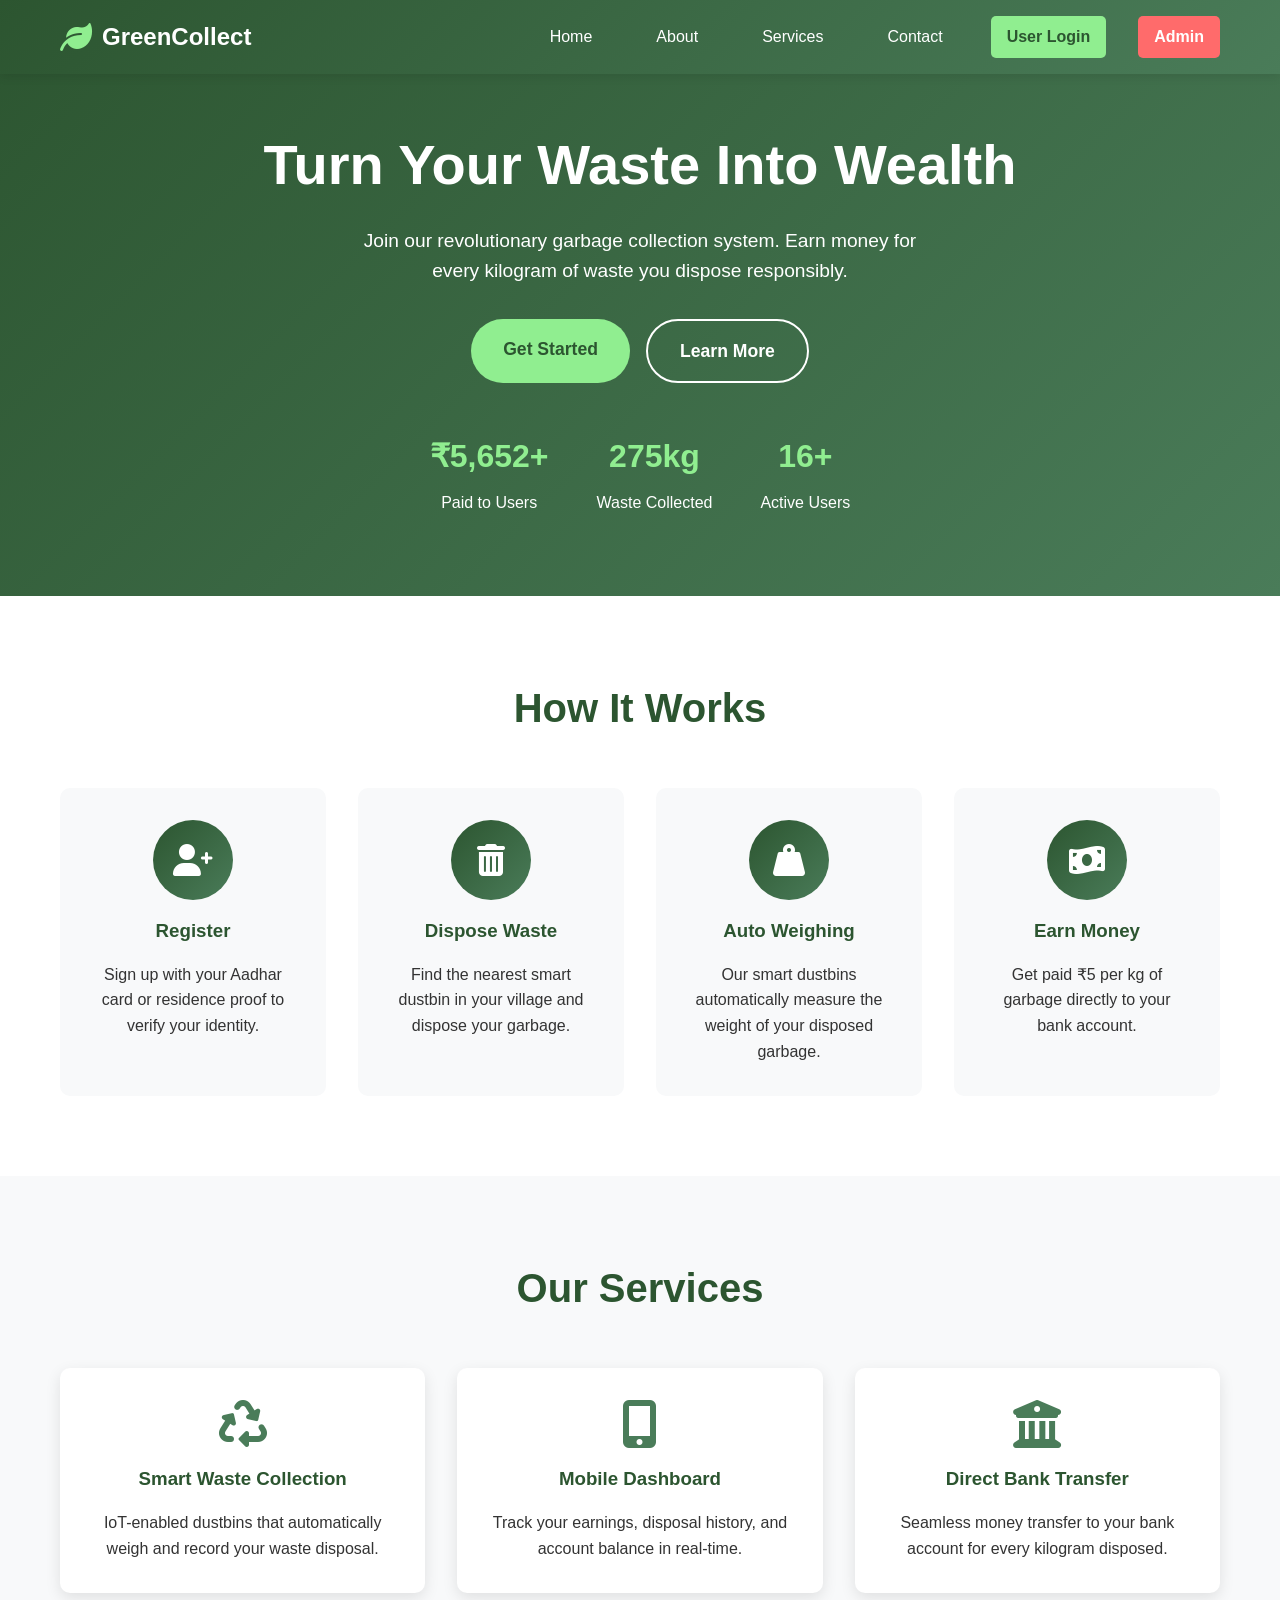
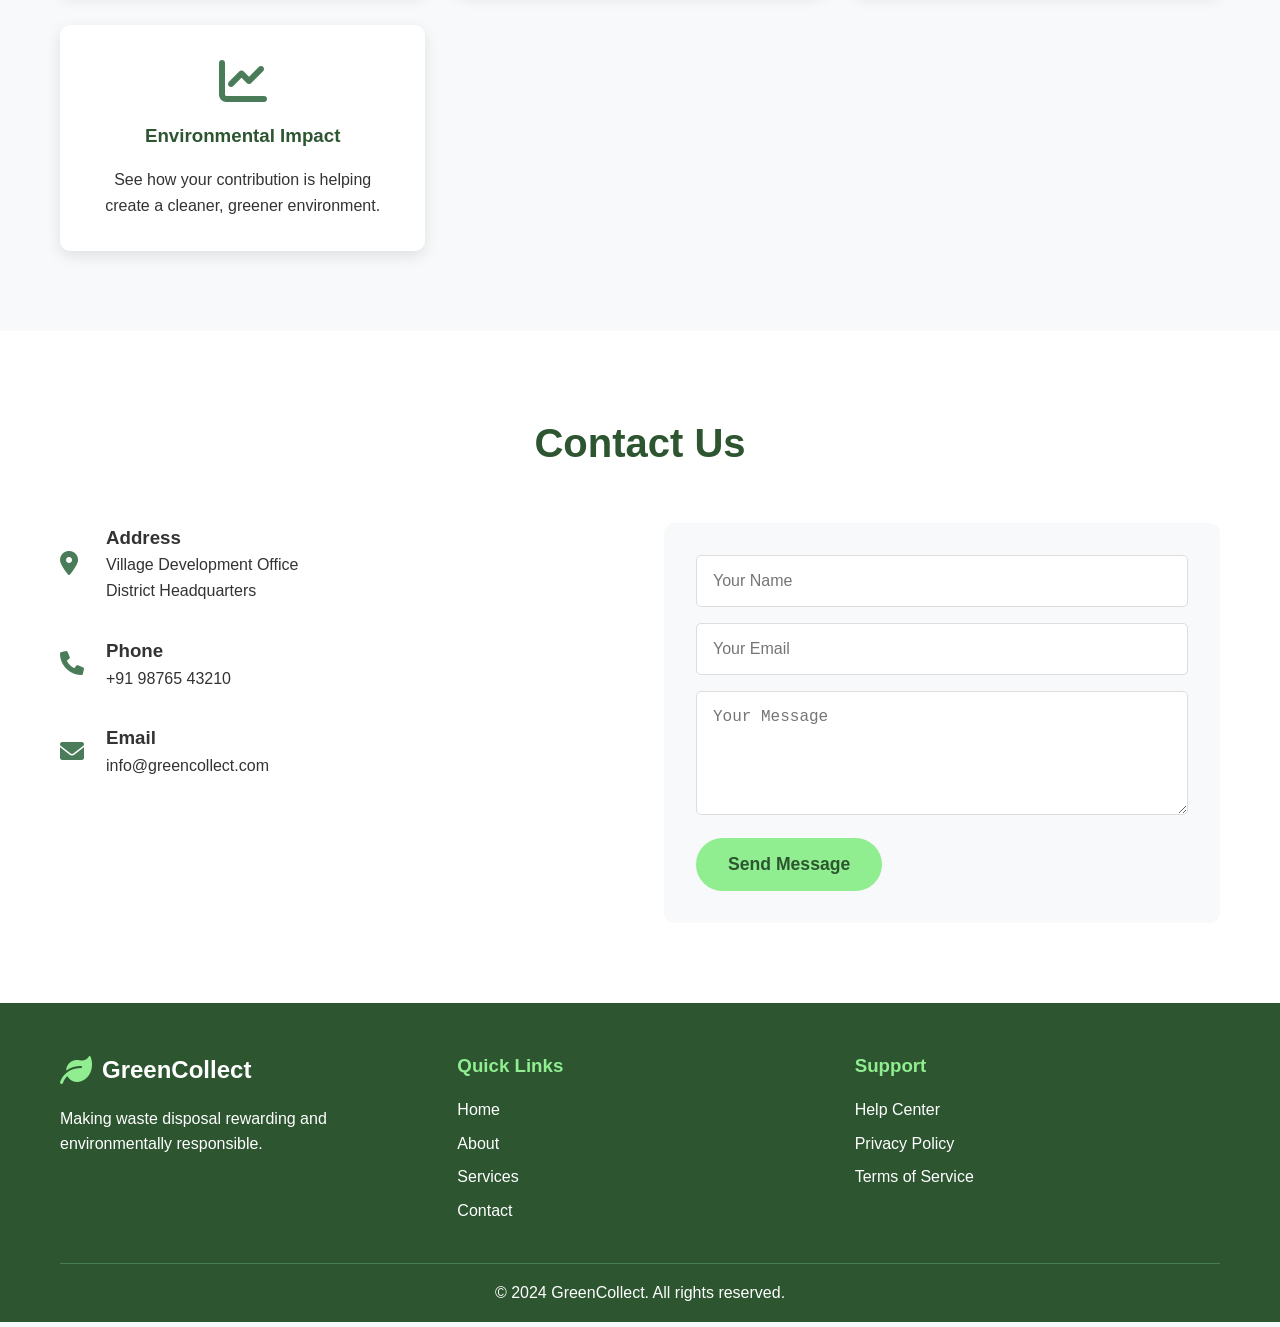
==== index.html @ 67e7b9c2 "feat: Add GreenCollect web application structure Includes HTML, CSS, and JS for user and admin inter" ====
<!DOCTYPE html>
<html lang="en">
<head>
    <meta charset="UTF-8">
    <meta name="viewport" content="width=device-width, initial-scale=1.0">
    <title>Green Garbage Collection - Promoting Clean Environment</title>
    <link rel="stylesheet" href="css/style.css">
    <link href="https://cdnjs.cloudflare.com/ajax/libs/font-awesome/6.0.0/css/all.min.css" rel="stylesheet">
</head>
<body>
    <!-- Navigation -->
    <nav class="navbar">
        <div class="nav-container">
            <div class="nav-logo">
                <i class="fas fa-leaf"></i>
                <span>GreenCollect</span>
            </div>
            <div class="nav-menu">
                <a href="#home" class="nav-link">Home</a>
                <a href="#about" class="nav-link">About</a>
                <a href="#services" class="nav-link">Services</a>
                <a href="#contact" class="nav-link">Contact</a>
                <a href="user-login.html" class="nav-link login-btn">User Login</a>
                <a href="admin-login.html" class="nav-link admin-btn">Admin</a>
            </div>
            <div class="hamburger">
                <span></span>
                <span></span>
                <span></span>
            </div>
        </div>
    </nav>

    <!-- Hero Section -->
    <section id="home" class="hero">
        <div class="hero-content">
            <h1>Turn Your Waste Into Wealth</h1>
            <p>Join our revolutionary garbage collection system. Earn money for every kilogram of waste you dispose responsibly.</p>
            <div class="hero-buttons">
                <a href="user-login.html" class="btn-primary">Get Started</a>
                <a href="#about" class="btn-secondary">Learn More</a>
            </div>
        </div>
        <div class="hero-stats">
            <div class="stat">
                <h3>₹50,000+</h3>
                <p>Paid to Users</p>
            </div>
            <div class="stat">
                <h3>2,500kg</h3>
                <p>Waste Collected</p>
            </div>
            <div class="stat">
                <h3>150+</h3>
                <p>Active Users</p>
            </div>
        </div>
    </section>

    <!-- About Section -->
    <section id="about" class="about">
        <div class="container">
            <h2>How It Works</h2>
            <div class="process-steps">
                <div class="step">
                    <div class="step-icon">
                        <i class="fas fa-user-plus"></i>
                    </div>
                    <h3>Register</h3>
                    <p>Sign up with your Aadhar card or residence proof to verify your identity.</p>
                </div>
                <div class="step">
                    <div class="step-icon">
                        <i class="fas fa-trash-alt"></i>
                    </div>
                    <h3>Dispose Waste</h3>
                    <p>Find the nearest smart dustbin in your village and dispose your garbage.</p>
                </div>
                <div class="step">
                    <div class="step-icon">
                        <i class="fas fa-weight-hanging"></i>
                    </div>
                    <h3>Auto Weighing</h3>
                    <p>Our smart dustbins automatically measure the weight of your disposed garbage.</p>
                </div>
                <div class="step">
                    <div class="step-icon">
                        <i class="fas fa-money-bill-wave"></i>
                    </div>
                    <h3>Earn Money</h3>
                    <p>Get paid ₹5 per kg of garbage directly to your bank account.</p>
                </div>
            </div>
        </div>
    </section>

    <!-- Services Section -->
    <section id="services" class="services">
        <div class="container">
            <h2>Our Services</h2>
            <div class="services-grid">
                <div class="service-card">
                    <i class="fas fa-recycle"></i>
                    <h3>Smart Waste Collection</h3>
                    <p>IoT-enabled dustbins that automatically weigh and record your waste disposal.</p>
                </div>
                <div class="service-card">
                    <i class="fas fa-mobile-alt"></i>
                    <h3>Mobile Dashboard</h3>
                    <p>Track your earnings, disposal history, and account balance in real-time.</p>
                </div>
                <div class="service-card">
                    <i class="fas fa-university"></i>
                    <h3>Direct Bank Transfer</h3>
                    <p>Seamless money transfer to your bank account for every kilogram disposed.</p>
                </div>
                <div class="service-card">
                    <i class="fas fa-chart-line"></i>
                    <h3>Environmental Impact</h3>
                    <p>See how your contribution is helping create a cleaner, greener environment.</p>
                </div>
            </div>
        </div>
    </section>

    <!-- Contact Section -->
    <section id="contact" class="contact">
        <div class="container">
            <h2>Contact Us</h2>
            <div class="contact-content">
                <div class="contact-info">
                    <div class="contact-item">
                        <i class="fas fa-map-marker-alt"></i>
                        <div>
                            <h3>Address</h3>
                            <p>Village Development Office<br>District Headquarters</p>
                        </div>
                    </div>
                    <div class="contact-item">
                        <i class="fas fa-phone"></i>
                        <div>
                            <h3>Phone</h3>
                            <p>+91 98765 43210</p>
                        </div>
                    </div>
                    <div class="contact-item">
                        <i class="fas fa-envelope"></i>
                        <div>
                            <h3>Email</h3>
                            <p>info@greencollect.com</p>
                        </div>
                    </div>
                </div>
                <div class="contact-form">
                    <form>
                        <input type="text" placeholder="Your Name" required>
                        <input type="email" placeholder="Your Email" required>
                        <textarea placeholder="Your Message" rows="5" required></textarea>
                        <button type="submit" class="btn-primary">Send Message</button>
                    </form>
                </div>
            </div>
        </div>
    </section>

    <!-- Footer -->
    <footer class="footer">
        <div class="container">
            <div class="footer-content">
                <div class="footer-section">
                    <div class="footer-logo">
                        <i class="fas fa-leaf"></i>
                        <span>GreenCollect</span>
                    </div>
                    <p>Making waste disposal rewarding and environmentally responsible.</p>
                </div>
                <div class="footer-section">
                    <h3>Quick Links</h3>
                    <ul>
                        <li><a href="#home">Home</a></li>
                        <li><a href="#about">About</a></li>
                        <li><a href="#services">Services</a></li>
                        <li><a href="#contact">Contact</a></li>
                    </ul>
                </div>
                <div class="footer-section">
                    <h3>Support</h3>
                    <ul>
                        <li><a href="#">Help Center</a></li>
                        <li><a href="#">Privacy Policy</a></li>
                        <li><a href="#">Terms of Service</a></li>
                    </ul>
                </div>
            </div>
            <div class="footer-bottom">
                <p>&copy; 2024 GreenCollect. All rights reserved.</p>
            </div>
        </div>
    </footer>

    <script src="js/main.js"></script>
</body>
</html>
---- css/style.css ----
/* Global Styles */
* {
    margin: 0;
    padding: 0;
    box-sizing: border-box;
}

body {
    font-family: 'Segoe UI', Tahoma, Geneva, Verdana, sans-serif;
    line-height: 1.6;
    color: #333;
    background-color: #f8f9fa;
}

.container {
    max-width: 1200px;
    margin: 0 auto;
    padding: 0 20px;
}

/* Navigation Styles */
.navbar {
    background: linear-gradient(135deg, #2c5530, #4a7c59);
    color: white;
    padding: 1rem 0;
    position: fixed;
    top: 0;
    width: 100%;
    z-index: 1000;
    box-shadow: 0 2px 10px rgba(0,0,0,0.1);
}

.nav-container {
    max-width: 1200px;
    margin: 0 auto;
    padding: 0 20px;
    display: flex;
    justify-content: space-between;
    align-items: center;
}

.nav-logo {
    display: flex;
    align-items: center;
    font-size: 1.5rem;
    font-weight: bold;
}

.nav-logo i {
    margin-right: 10px;
    font-size: 2rem;
    color: #90EE90;
}

.nav-menu {
    display: flex;
    gap: 2rem;
}

.nav-link {
    color: white;
    text-decoration: none;
    transition: color 0.3s;
    padding: 0.5rem 1rem;
    border-radius: 5px;
}

.nav-link:hover {
    color: #90EE90;
    background-color: rgba(255,255,255,0.1);
}

.login-btn {
    background-color: #90EE90;
    color: #2c5530 !important;
    font-weight: bold;
}

.admin-btn {
    background-color: #ff6b6b;
    color: white !important;
    font-weight: bold;
}

.hamburger {
    display: none;
    flex-direction: column;
    cursor: pointer;
}

.hamburger span {
    width: 25px;
    height: 3px;
    background: white;
    margin: 3px 0;
    transition: 0.3s;
}

/* Hero Section */
.hero {
    background: linear-gradient(135deg, #2c5530, #4a7c59);
    color: white;
    padding: 120px 0 80px;
    text-align: center;
}

.hero-content h1 {
    font-size: 3.5rem;
    margin-bottom: 1rem;
    font-weight: 700;
}

.hero-content p {
    font-size: 1.2rem;
    margin-bottom: 2rem;
    max-width: 600px;
    margin-left: auto;
    margin-right: auto;
}

.hero-buttons {
    display: flex;
    gap: 1rem;
    justify-content: center;
    margin-bottom: 3rem;
}

.btn-primary, .btn-secondary {
    padding: 1rem 2rem;
    border: none;
    border-radius: 50px;
    font-size: 1.1rem;
    font-weight: 600;
    text-decoration: none;
    cursor: pointer;
    transition: all 0.3s;
    display: inline-block;
}

.btn-primary {
    background-color: #90EE90;
    color: #2c5530;
}

.btn-primary:hover {
    background-color: #7dd87d;
    transform: translateY(-2px);
    box-shadow: 0 5px 15px rgba(0,0,0,0.2);
}

.btn-secondary {
    background-color: transparent;
    color: white;
    border: 2px solid white;
}

.btn-secondary:hover {
    background-color: white;
    color: #2c5530;
}

.hero-stats {
    display: flex;
    justify-content: center;
    gap: 3rem;
    margin-top: 2rem;
}

.stat {
    text-align: center;
}

.stat h3 {
    font-size: 2rem;
    margin-bottom: 0.5rem;
    color: #90EE90;
}

/* About Section */
.about {
    padding: 80px 0;
    background: white;
}

.about h2 {
    text-align: center;
    font-size: 2.5rem;
    margin-bottom: 3rem;
    color: #2c5530;
}

.process-steps {
    display: grid;
    grid-template-columns: repeat(auto-fit, minmax(250px, 1fr));
    gap: 2rem;
    margin-top: 2rem;
}

.step {
    text-align: center;
    padding: 2rem;
    border-radius: 10px;
    background: #f8f9fa;
    transition: transform 0.3s;
}

.step:hover {
    transform: translateY(-5px);
    box-shadow: 0 10px 25px rgba(0,0,0,0.1);
}

.step-icon {
    background: linear-gradient(135deg, #2c5530, #4a7c59);
    color: white;
    width: 80px;
    height: 80px;
    border-radius: 50%;
    display: flex;
    align-items: center;
    justify-content: center;
    margin: 0 auto 1rem;
    font-size: 2rem;
}

.step h3 {
    color: #2c5530;
    margin-bottom: 1rem;
}

/* Services Section */
.services {
    padding: 80px 0;
    background: #f8f9fa;
}

.services h2 {
    text-align: center;
    font-size: 2.5rem;
    margin-bottom: 3rem;
    color: #2c5530;
}

.services-grid {
    display: grid;
    grid-template-columns: repeat(auto-fit, minmax(280px, 1fr));
    gap: 2rem;
}

.service-card {
    background: white;
    padding: 2rem;
    border-radius: 10px;
    text-align: center;
    box-shadow: 0 5px 15px rgba(0,0,0,0.1);
    transition: transform 0.3s;
}

.service-card:hover {
    transform: translateY(-5px);
}

.service-card i {
    font-size: 3rem;
    color: #4a7c59;
    margin-bottom: 1rem;
}

.service-card h3 {
    color: #2c5530;
    margin-bottom: 1rem;
}

/* Contact Section */
.contact {
    padding: 80px 0;
    background: white;
}

.contact h2 {
    text-align: center;
    font-size: 2.5rem;
    margin-bottom: 3rem;
    color: #2c5530;
}

.contact-content {
    display: grid;
    grid-template-columns: 1fr 1fr;
    gap: 3rem;
    align-items: start;
}

.contact-item {
    display: flex;
    align-items: center;
    margin-bottom: 2rem;
}

.contact-item i {
    font-size: 1.5rem;
    color: #4a7c59;
    margin-right: 1rem;
    width: 30px;
}

.contact-form {
    background: #f8f9fa;
    padding: 2rem;
    border-radius: 10px;
}

.contact-form input,
.contact-form textarea {
    width: 100%;
    padding: 1rem;
    margin-bottom: 1rem;
    border: 1px solid #ddd;
    border-radius: 5px;
    font-size: 1rem;
}

.contact-form input:focus,
.contact-form textarea:focus {
    outline: none;
    border-color: #4a7c59;
}

/* Footer */
.footer {
    background: #2c5530;
    color: white;
    padding: 3rem 0 1rem;
}

.footer-content {
    display: grid;
    grid-template-columns: repeat(auto-fit, minmax(250px, 1fr));
    gap: 2rem;
    margin-bottom: 2rem;
}

.footer-logo {
    display: flex;
    align-items: center;
    font-size: 1.5rem;
    font-weight: bold;
    margin-bottom: 1rem;
}

.footer-logo i {
    margin-right: 10px;
    font-size: 2rem;
    color: #90EE90;
}

.footer-section h3 {
    margin-bottom: 1rem;
    color: #90EE90;
}

.footer-section ul {
    list-style: none;
}

.footer-section ul li {
    margin-bottom: 0.5rem;
}

.footer-section ul li a {
    color: white;
    text-decoration: none;
    transition: color 0.3s;
}

.footer-section ul li a:hover {
    color: #90EE90;
}

.footer-bottom {
    border-top: 1px solid #4a7c59;
    padding-top: 1rem;
    text-align: center;
}

/* Authentication Styles */
.auth-container {
    min-height: 100vh;
    display: flex;
    align-items: center;
    justify-content: center;
    background: linear-gradient(135deg, #2c5530, #4a7c59);
    padding: 2rem;
}

.auth-card {
    background: white;
    padding: 2rem;
    border-radius: 15px;
    box-shadow: 0 20px 40px rgba(0,0,0,0.1);
    width: 100%;
    max-width: 500px;
}

.admin-card {
    max-width: 400px;
    border-top: 5px solid #ff6b6b;
}

.auth-header {
    text-align: center;
    margin-bottom: 2rem;
}

.logo {
    display: flex;
    align-items: center;
    justify-content: center;
    font-size: 1.8rem;
    font-weight: bold;
    color: #2c5530;
    margin-bottom: 1rem;
}

.logo i {
    margin-right: 10px;
    font-size: 2.5rem;
    color: #4a7c59;
}

.auth-tabs {
    display: flex;
    margin-bottom: 2rem;
    border-bottom: 1px solid #eee;
}

.tab-btn {
    flex: 1;
    padding: 1rem;
    background: none;
    border: none;
    cursor: pointer;
    font-size: 1rem;
    color: #666;
    border-bottom: 2px solid transparent;
    transition: all 0.3s;
}

.tab-btn.active {
    color: #2c5530;
    border-bottom-color: #4a7c59;
}

.auth-form {
    display: none;
}

.auth-form.active {
    display: block;
}

.form-group {
    margin-bottom: 1.5rem;
}

.form-group label {
    display: block;
    margin-bottom: 0.5rem;
    font-weight: 600;
    color: #333;
}

.form-group input,
.form-group select,
.form-group textarea {
    width: 100%;
    padding: 1rem;
    border: 1px solid #ddd;
    border-radius: 8px;
    font-size: 1rem;
    transition: border-color 0.3s;
}

.form-group input:focus,
.form-group select:focus,
.form-group textarea:focus {
    outline: none;
    border-color: #4a7c59;
    box-shadow: 0 0 0 3px rgba(74, 124, 89, 0.1);
}

.auth-links {
    text-align: center;
    margin-top: 1rem;
}

.auth-links a {
    color: #4a7c59;
    text-decoration: none;
}

.auth-footer {
    text-align: center;
    margin-top: 2rem;
    padding-top: 1rem;
    border-top: 1px solid #eee;
}

.auth-footer a {
    color: #4a7c59;
    text-decoration: none;
}

.admin-info {
    background: #f8f9fa;
    padding: 1rem;
    border-radius: 8px;
    margin-top: 2rem;
}

.info-item {
    display: flex;
    align-items: center;
    margin-bottom: 0.5rem;
    font-size: 0.9rem;
    color: #666;
}

.info-item i {
    margin-right: 0.5rem;
    color: #4a7c59;
}

.demo-credentials {
    position: fixed;
    top: 20px;
    right: 20px;
    background: #ff6b6b;
    color: white;
    padding: 1rem;
    border-radius: 8px;
    font-size: 0.9rem;
    max-width: 250px;
}

/* Dashboard Styles */
.dashboard-nav {
    background: linear-gradient(135deg, #2c5530, #4a7c59);
    color: white;
    padding: 1rem 0;
    box-shadow: 0 2px 10px rgba(0,0,0,0.1);
}

.admin-nav {
    background: linear-gradient(135deg, #ff6b6b, #e74c3c);
    color: white;
    padding: 1rem 0;
    box-shadow: 0 2px 10px rgba(0,0,0,0.1);
}

.user-menu, .admin-menu {
    display: flex;
    align-items: center;
    gap: 1rem;
}

.user-info, .admin-info {
    display: flex;
    align-items: center;
    gap: 0.5rem;
}

.logout-btn {
    background: rgba(255,255,255,0.2);
    color: white;
    border: none;
    padding: 0.5rem 1rem;
    border-radius: 5px;
    cursor: pointer;
    transition: background 0.3s;
}

.logout-btn:hover {
    background: rgba(255,255,255,0.3);
}

.dashboard-container, .admin-container {
    padding-top: 80px;
    min-height: 100vh;
}

.dashboard-section, .admin-section {
    display: none;
    padding: 2rem;
}

.dashboard-section.active, .admin-section.active {
    display: block;
}

.dashboard-header, .section-header {
    margin-bottom: 2rem;
}

.section-header {
    display: flex;
    justify-content: space-between;
    align-items: center;
    flex-wrap: wrap;
    gap: 1rem;
}

.section-actions {
    display: flex;
    gap: 1rem;
}

.stats-grid, .metrics-grid {
    display: grid;
    grid-template-columns: repeat(auto-fit, minmax(250px, 1fr));
    gap: 1.5rem;
    margin-bottom: 2rem;
}

.stat-card, .metric-card {
    background: white;
    padding: 1.5rem;
    border-radius: 10px;
    box-shadow: 0 2px 10px rgba(0,0,0,0.1);
    display: flex;
    align-items: center;
    gap: 1rem;
}

.stat-icon, .metric-icon {
    background: linear-gradient(135deg, #2c5530, #4a7c59);
    color: white;
    width: 60px;
    height: 60px;
    border-radius: 50%;
    display: flex;
    align-items: center;
    justify-content: center;
    font-size: 1.5rem;
}

.stat-info h3, .metric-info h3 {
    font-size: 1.8rem;
    margin-bottom: 0.5rem;
    color: #2c5530;
}

.metric-change {
    font-size: 0.9rem;
    padding: 0.2rem 0.5rem;
    border-radius: 15px;
    margin-top: 0.5rem;
}

.metric-change.positive {
    background: #d4edda;
    color: #155724;
}

.dashboard-grid, .admin-grid {
    display: grid;
    grid-template-columns: repeat(auto-fit, minmax(400px, 1fr));
    gap: 2rem;
    margin-bottom: 2rem;
}

.dashboard-card, .admin-card {
    background: white;
    padding: 1.5rem;
    border-radius: 10px;
    box-shadow: 0 2px 10px rgba(0,0,0,0.1);
}

.dashboard-card h3, .admin-card h3 {
    margin-bottom: 1rem;
    color: #2c5530;
}

.activity-list {
    max-height: 300px;
    overflow-y: auto;
}

.activity-item {
    display: flex;
    align-items: center;
    gap: 1rem;
    padding: 1rem;
    border-bottom: 1px solid #eee;
}

.activity-item:last-child {
    border-bottom: none;
}

.activity-icon {
    background: #f8f9fa;
    color: #4a7c59;
    width: 40px;
    height: 40px;
    border-radius: 50%;
    display: flex;
    align-items: center;
    justify-content: center;
}

.activity-info h4 {
    margin-bottom: 0.25rem;
    color: #333;
}

.activity-info p {
    margin-bottom: 0.25rem;
    color: #666;
    font-size: 0.9rem;
}

.activity-time {
    font-size: 0.8rem;
    color: #999;
}

.progress-chart {
    space-y: 1rem;
}

.progress-item {
    display: flex;
    align-items: center;
    gap: 1rem;
    margin-bottom: 1rem;
}

.progress-bar {
    flex: 1;
    background: #eee;
    height: 10px;
    border-radius: 5px;
    overflow: hidden;
}

.progress-fill {
    height: 100%;
    background: linear-gradient(135deg, #2c5530, #4a7c59);
    border-radius: 5px;
    transition: width 0.3s;
}

/* Table Styles */
.table-controls {
    display: flex;
    justify-content: space-between;
    align-items: center;
    margin-bottom: 1rem;
    gap: 1rem;
    flex-wrap: wrap;
}

.search-box {
    position: relative;
    flex: 1;
    max-width: 300px;
}

.search-box i {
    position: absolute;
    left: 1rem;
    top: 50%;
    transform: translateY(-50%);
    color: #999;
}

.search-box input {
    width: 100%;
    padding: 0.75rem 1rem 0.75rem 2.5rem;
    border: 1px solid #ddd;
    border-radius: 8px;
    font-size: 1rem;
}

.data-table {
    background: white;
    border-radius: 10px;
    overflow: hidden;
    box-shadow: 0 2px 10px rgba(0,0,0,0.1);
}

.data-table table {
    width: 100%;
    border-collapse: collapse;
}

.data-table th,
.data-table td {
    padding: 1rem;
    text-align: left;
    border-bottom: 1px solid #eee;
}

.data-table th {
    background: #f8f9fa;
    font-weight: 600;
    color: #333;
}

.data-table tr:hover {
    background: #f8f9fa;
}

.status-active {
    background: #d4edda;
    color: #155724;
    padding: 0.25rem 0.5rem;
    border-radius: 15px;
    font-size: 0.8rem;
}

.status-pending {
    background: #fff3cd;
    color: #856404;
    padding: 0.25rem 0.5rem;
    border-radius: 15px;
    font-size: 0.8rem;
}

.status-paid {
    background: #d1ecf1;
    color: #0c5460;
    padding: 0.25rem 0.5rem;
    border-radius: 15px;
    font-size: 0.8rem;
}

.status-maintenance {
    background: #f8d7da;
    color: #721c24;
    padding: 0.25rem 0.5rem;
    border-radius: 15px;
    font-size: 0.8rem;
}

.action-btn {
    background: none;
    border: 1px solid #ddd;
    padding: 0.5rem;
    border-radius: 5px;
    cursor: pointer;
    margin-right: 0.5rem;
    transition: all 0.3s;
}

.action-btn:hover {
    background: #f8f9fa;
}

.action-btn.danger:hover {
    background: #f8d7da;
    border-color: #f5c6cb;
    color: #721c24;
}

/* Dustbin Cards */
.dustbins-grid {
    display: grid;
    grid-template-columns: repeat(auto-fit, minmax(300px, 1fr));
    gap: 1.5rem;
}

.dustbin-card, .dustbin-admin-card {
    background: white;
    padding: 1.5rem;
    border-radius: 10px;
    box-shadow: 0 2px 10px rgba(0,0,0,0.1);
}

.dustbin-header {
    display: flex;
    justify-content: space-between;
    align-items: center;
    margin-bottom: 1rem;
}

.dustbin-header h3 {
    color: #2c5530;
    font-size: 1.2rem;
}

.dustbin-info p, .dustbin-details p {
    margin-bottom: 0.5rem;
    color: #666;
}

.dustbin-info i, .dustbin-details i {
    margin-right: 0.5rem;
    color: #4a7c59;
    width: 20px;
}

.dustbin-actions {
    margin-top: 1rem;
    display: flex;
    gap: 0.5rem;
}

/* Admin Specific Styles */
.payment-summary {
    display: grid;
    grid-template-columns: repeat(auto-fit, minmax(200px, 1fr));
    gap: 1rem;
    margin-bottom: 2rem;
}

.summary-card {
    background: white;
    padding: 1.5rem;
    border-radius: 10px;
    box-shadow: 0 2px 10px rgba(0,0,0,0.1);
    text-align: center;
}

.summary-card .amount {
    font-size: 1.5rem;
    font-weight: bold;
    color: #2c5530;
    margin: 0.5rem 0;
}

.system-status {
    space-y: 1rem;
}

.status-item {
    display: flex;
    align-items: center;
    justify-content: space-between;
    padding: 0.75rem 0;
    border-bottom: 1px solid #eee;
}

.status-item:last-child {
    border-bottom: none;
}

.status-indicator {
    width: 12px;
    height: 12px;
    border-radius: 50%;
    margin-right: 0.5rem;
}

.status-indicator.active {
    background: #28a745;
}

.status-indicator.warning {
    background: #ffc107;
}

.status-indicator.error {
    background: #dc3545;
}

.analytics-grid {
    display: grid;
    grid-template-columns: repeat(auto-fit, minmax(300px, 1fr));
    gap: 2rem;
}

.chart-card {
    background: white;
    padding: 1.5rem;
    border-radius: 10px;
    box-shadow: 0 2px 10px rgba(0,0,0,0.1);
}

.chart-placeholder {
    height: 200px;
    display: flex;
    flex-direction: column;
    align-items: center;
    justify-content: center;
    background: #f8f9fa;
    border-radius: 8px;
    color: #666;
}

.chart-placeholder i {
    font-size: 3rem;
    margin-bottom: 1rem;
    color: #4a7c59;
}

.settings-grid {
    display: grid;
    grid-template-columns: repeat(auto-fit, minmax(400px, 1fr));
    gap: 2rem;
    margin-bottom: 2rem;
}

.settings-card {
    background: white;
    padding: 1.5rem;
    border-radius: 10px;
    box-shadow: 0 2px 10px rgba(0,0,0,0.1);
}

.setting-item {
    margin-bottom: 1rem;
}

.setting-item label {
    display: block;
    margin-bottom: 0.5rem;
    font-weight: 600;
    color: #333;
}

.settings-actions {
    text-align: center;
}

/* Button Variations */
.btn-success {
    background: #28a745;
    color: white;
    border: none;
    padding: 0.5rem 1rem;
    border-radius: 5px;
    cursor: pointer;
    font-size: 0.9rem;
}

.btn-danger {
    background: #dc3545;
    color: white;
    border: none;
    padding: 0.5rem 1rem;
    border-radius: 5px;
    cursor: pointer;
    font-size: 0.9rem;
}

.btn-warning {
    background: #ffc107;
    color: #212529;
    border: none;
    padding: 0.5rem 1rem;
    border-radius: 5px;
    cursor: pointer;
    font-size: 0.9rem;
}

/* Modal Styles */
.modal {
    display: none;
    position: fixed;
    z-index: 1000;
    left: 0;
    top: 0;
    width: 100%;
    height: 100%;
    background-color: rgba(0,0,0,0.5);
}

.modal-content {
    background-color: white;
    margin: 15% auto;
    padding: 2rem;
    border-radius: 10px;
    width: 90%;
    max-width: 500px;
    position: relative;
}

.close {
    position: absolute;
    right: 1rem;
    top: 1rem;
    font-size: 2rem;
    cursor: pointer;
    color: #999;
}

.close:hover {
    color: #333;
}

/* Responsive Design */
@media (max-width: 768px) {
    .nav-menu {
        display: none;
    }
    
    .hamburger {
        display: flex;
    }
    
    .hero-content h1 {
        font-size: 2.5rem;
    }
    
    .hero-buttons {
        flex-direction: column;
        align-items: center;
    }
    
    .hero-stats {
        flex-direction: column;
        gap: 1rem;
    }
    
    .contact-content {
        grid-template-columns: 1fr;
    }
    
    .dashboard-grid, .admin-grid {
        grid-template-columns: 1fr;
    }
    
    .table-controls {
        flex-direction: column;
        align-items: stretch;
    }
    
    .search-box {
        max-width: none;
    }
    
    .section-header {
        flex-direction: column;
        align-items: stretch;
    }
}

@media (max-width: 480px) {
    .auth-card {
        margin: 1rem;
        padding: 1.5rem;
    }
    
    .stats-grid, .metrics-grid {
        grid-template-columns: 1fr;
    }
    
    .dustbin-actions {
        flex-direction: column;
    }
}

/* Animations */
@keyframes fadeIn {
    from { opacity: 0; transform: translateY(20px); }
    to { opacity: 1; transform: translateY(0); }
}

.dashboard-section.active, .admin-section.active {
    animation: fadeIn 0.3s ease-in;
}

/* Print Styles */
@media print {
    .navbar, .dashboard-nav, .admin-nav,
    .section-actions, .action-btn,
    .logout-btn {
        display: none;
    }
    
    .dashboard-container, .admin-container {
        padding-top: 0;
    }
    
    .dashboard-section, .admin-section {
        display: block !important;
        page-break-after: always;
    }
}
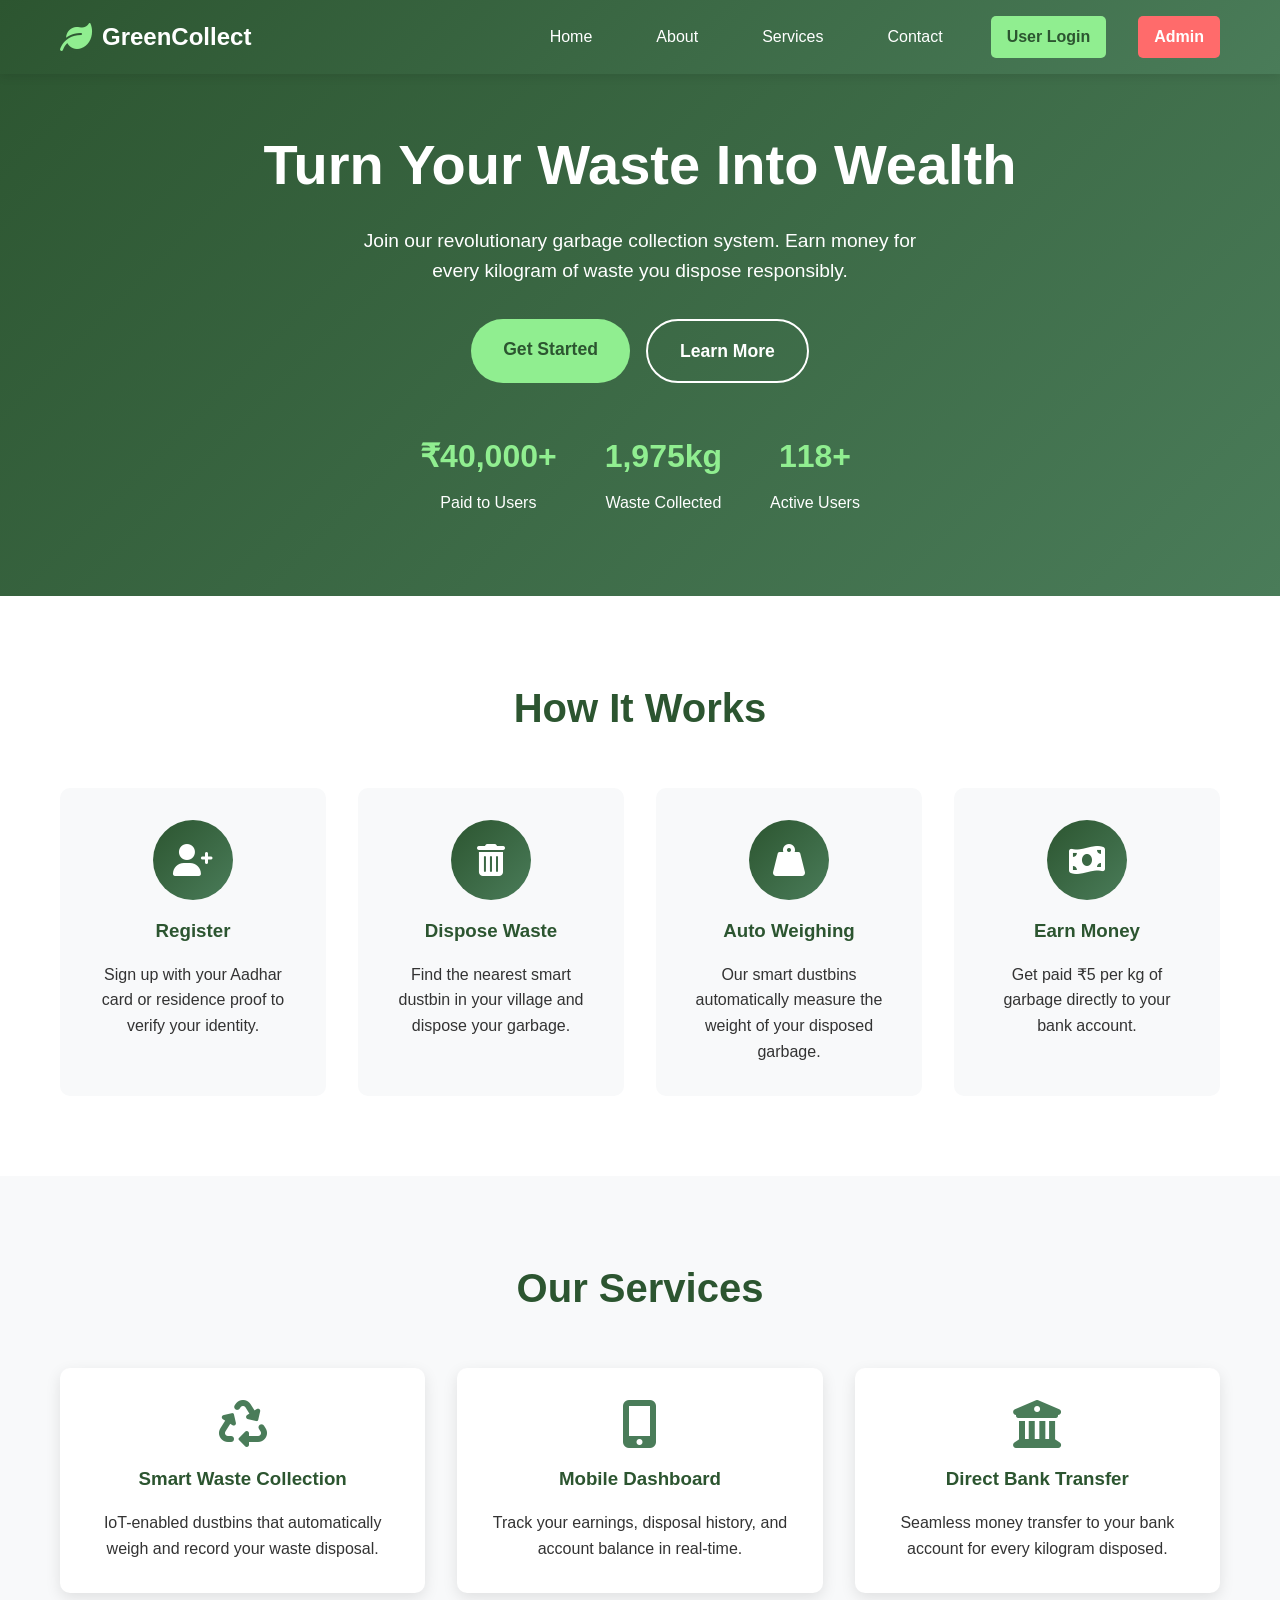
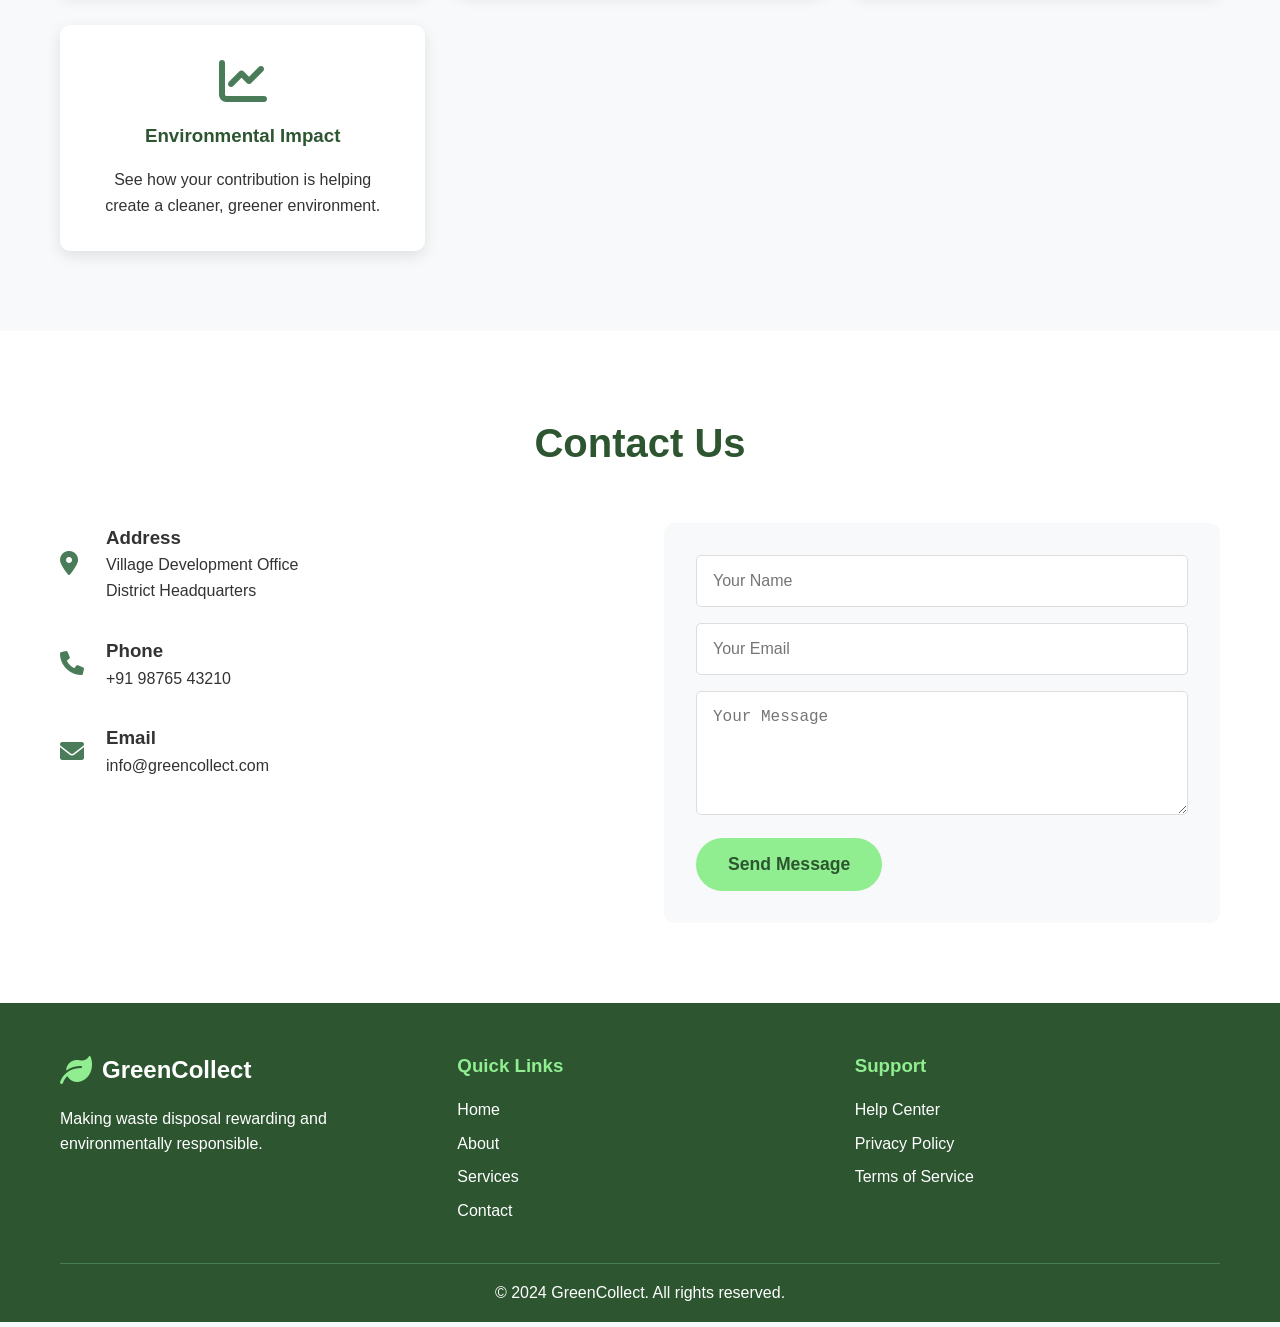
==== commit 25859902: "Refactor frontend code and simplify JS logic This commit simplifies the JavaScript logic by integrat" ====
--- a/index.html
+++ b/index.html
@@ -3,7 +3,7 @@
 <head>
     <meta charset="UTF-8">
     <meta name="viewport" content="width=device-width, initial-scale=1.0">
-    <title>Green Garbage Collection - Promoting Clean Environment</title>
+    <title>GreenCollect - Garbage Collection & Reward System</title>
     <link rel="stylesheet" href="css/style.css">
     <link href="https://cdnjs.cloudflare.com/ajax/libs/font-awesome/6.0.0/css/all.min.css" rel="stylesheet">
 </head>
@@ -15,7 +15,7 @@
                 <i class="fas fa-leaf"></i>
                 <span>GreenCollect</span>
             </div>
-            <div class="nav-menu">
+            <div class="nav-menu" id="navMenu">
                 <a href="#home" class="nav-link">Home</a>
                 <a href="#about" class="nav-link">About</a>
                 <a href="#services" class="nav-link">Services</a>
@@ -23,7 +23,7 @@
                 <a href="user-login.html" class="nav-link login-btn">User Login</a>
                 <a href="admin-login.html" class="nav-link admin-btn">Admin</a>
             </div>
-            <div class="hamburger">
+            <div class="hamburger" id="hamburger">
                 <span></span>
                 <span></span>
                 <span></span>
@@ -43,15 +43,15 @@
         </div>
         <div class="hero-stats">
             <div class="stat">
-                <h3>₹50,000+</h3>
+                <h3 data-target="50000">₹0+</h3>
                 <p>Paid to Users</p>
             </div>
             <div class="stat">
-                <h3>2,500kg</h3>
+                <h3 data-target="2500">0kg</h3>
                 <p>Waste Collected</p>
             </div>
             <div class="stat">
-                <h3>150+</h3>
+                <h3 data-target="150">0+</h3>
                 <p>Active Users</p>
             </div>
         </div>
@@ -152,10 +152,10 @@
                     </div>
                 </div>
                 <div class="contact-form">
-                    <form>
-                        <input type="text" placeholder="Your Name" required>
-                        <input type="email" placeholder="Your Email" required>
-                        <textarea placeholder="Your Message" rows="5" required></textarea>
+                    <form id="contactForm">
+                        <input type="text" name="name" placeholder="Your Name" required>
+                        <input type="email" name="email" placeholder="Your Email" required>
+                        <textarea name="message" placeholder="Your Message" rows="5" required></textarea>
                         <button type="submit" class="btn-primary">Send Message</button>
                     </form>
                 </div>
@@ -198,6 +198,92 @@
         </div>
     </footer>
 
-    <script src="js/main.js"></script>
+    <script>
+        // Simple and error-free JavaScript
+        document.addEventListener('DOMContentLoaded', function() {
+            console.log('GreenCollect website loaded successfully');
+            
+            // Mobile menu toggle
+            const hamburger = document.getElementById('hamburger');
+            const navMenu = document.getElementById('navMenu');
+            
+            if (hamburger && navMenu) {
+                hamburger.addEventListener('click', function() {
+                    navMenu.classList.toggle('active');
+                    hamburger.classList.toggle('active');
+                });
+            }
+
+            // Smooth scrolling for navigation links
+            const navLinks = document.querySelectorAll('.nav-link[href^="#"]');
+            navLinks.forEach(link => {
+                link.addEventListener('click', function(e) {
+                    const targetId = this.getAttribute('href');
+                    if (targetId === '#home' || targetId === '#about' || targetId === '#services' || targetId === '#contact') {
+                        e.preventDefault();
+                        const targetSection = document.querySelector(targetId);
+                        if (targetSection) {
+                            const offsetTop = targetSection.offsetTop - 80;
+                            window.scrollTo({
+                                top: offsetTop,
+                                behavior: 'smooth'
+                            });
+                        }
+                    }
+                });
+            });
+
+            // Contact form handling
+            const contactForm = document.getElementById('contactForm');
+            if (contactForm) {
+                contactForm.addEventListener('submit', function(e) {
+                    e.preventDefault();
+                    alert('Thank you for your message! We will get back to you soon.');
+                    this.reset();
+                });
+            }
+
+            // Animate statistics
+            const stats = document.querySelectorAll('.stat h3');
+            stats.forEach(stat => {
+                const target = parseInt(stat.getAttribute('data-target'));
+                if (target) {
+                    animateNumber(stat, target);
+                }
+            });
+
+            function animateNumber(element, target) {
+                let current = 0;
+                const increment = target / 100;
+                const timer = setInterval(() => {
+                    current += increment;
+                    if (current >= target) {
+                        current = target;
+                        clearInterval(timer);
+                    }
+                    
+                    if (element.textContent.includes('₹')) {
+                        element.textContent = `₹${Math.floor(current).toLocaleString()}+`;
+                    } else if (element.textContent.includes('kg')) {
+                        element.textContent = `${Math.floor(current).toLocaleString()}kg`;
+                    } else {
+                        element.textContent = `${Math.floor(current)}+`;
+                    }
+                }, 20);
+            }
+
+            // Scroll effect for navbar
+            window.addEventListener('scroll', function() {
+                const navbar = document.querySelector('.navbar');
+                if (navbar) {
+                    if (window.scrollY > 100) {
+                        navbar.style.background = 'rgba(44, 85, 48, 0.95)';
+                    } else {
+                        navbar.style.background = 'linear-gradient(135deg, #2c5530, #4a7c59)';
+                    }
+                }
+            });
+        });
+    </script>
 </body>
 </html>
--- a/css/style.css
+++ b/css/style.css
@@ -1032,6 +1032,7 @@
     border-radius: 5px;
     cursor: pointer;
     font-size: 0.9rem;
+    margin-right: 0.5rem;
 }
 
 .btn-danger {
@@ -1095,6 +1096,19 @@
         display: none;
     }
     
+    .nav-menu.active {
+        display: flex;
+        position: fixed;
+        top: 70px;
+        left: 0;
+        width: 100%;
+        background: linear-gradient(135deg, #2c5530, #4a7c59);
+        flex-direction: column;
+        padding: 1rem;
+        box-shadow: 0 2px 10px rgba(0,0,0,0.1);
+        z-index: 999;
+    }
+    
     .hamburger {
         display: flex;
     }
@@ -1159,6 +1173,40 @@
 
 .dashboard-section.active, .admin-section.active {
     animation: fadeIn 0.3s ease-in;
+}
+
+/* Additional Styles */
+.quick-actions {
+    display: flex;
+    flex-direction: column;
+    gap: 1rem;
+}
+
+.quick-actions button {
+    width: 100%;
+}
+
+.dustbin-item {
+    padding: 1rem;
+    border: 1px solid #eee;
+    border-radius: 8px;
+    margin-bottom: 1rem;
+}
+
+.dustbin-info h4 {
+    margin-bottom: 0.5rem;
+    color: #2c5530;
+}
+
+.dustbin-info p {
+    margin-bottom: 0.25rem;
+    font-size: 0.9rem;
+    color: #666;
+}
+
+.dustbin-list {
+    max-height: 300px;
+    overflow-y: auto;
 }
 
 /* Print Styles */
